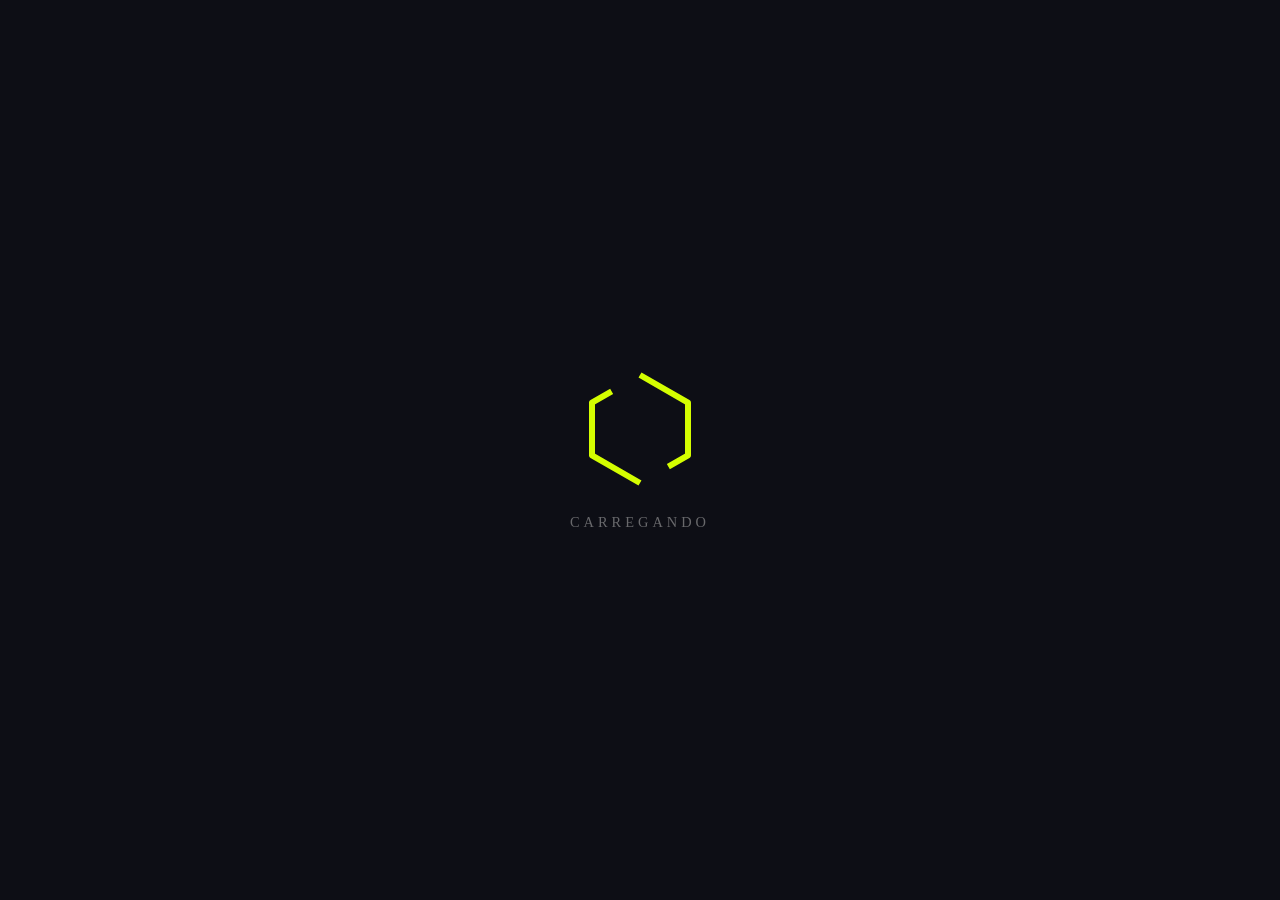
==== index.html @ c5d34a9f "Update 2" ====
<!DOCTYPE html>
<html lang="pt-BR">
<head>
    <meta charset="UTF-8">
    <meta name="viewport" content="width=device-width, initial-scale=1.0">
    <title>Tela de Carregamento - Borda Dinâmica</title>
    <style>
        /* Reset padrão para garantir tela cheia */
        * {
            box-sizing: border-box;
            margin: 0;
            padding: 0;
        }

        body {
            background-color: #0d0e15; /* Fundo escuro estilo futurista */
            overflow: hidden;
        }

        /* Container principal da tela de carregamento */
        .loading-screen {
            position: fixed;
            top: 0;
            left: 0;
            width: 100%;
            height: 100vh;
            background-color: #001eff00;
            display: flex;
            flex-direction: column;
            justify-content: center;
            align-items: center;
            z-index: 9999;
        }

        /* Container para controlar o tamanho do hexágono */
        .loader-container {
            position: relative;
            width: 120px;
            height: 120px;
        }

        /* O SVG agora fica 100% PARADO */
        .hexagon-svg {
            width: 100%;
            height: 100%;
        }

        /* A mágica acontece exclusivamente aqui na linha da borda */
        .hexagon-border {
            fill: none;                 /* Miolo transparente */
            stroke: #d4fe00;            /* Cor da borda */
            stroke-width: 5;            /* Espessura do traço */
            stroke-linejoin: round;     /* Quinas arredondadas */
            
            /* Como definimos que o total da borda mede 100 (via HTML):
               Criamos uma linha de tamanho 40 e um espaço vazio de 60 */
            stroke-dasharray: 40 10; 
            
            /* Animação contínua movendo apenas o ponto inicial do traço */
            animation: correrBorda 1.5s linear infinite;
        }

        /* Texto opcional abaixo do loader */
        .loading-text {
            color: #acacacb8;
            margin-top: 25px;
            font-size: 0.9rem;
            letter-spacing: 4px;
            text-transform: uppercase;
            animation: pulsarTexto 1.5s ease-in-out infinite;
            opacity: 0.8;
        }

        /* --- ANIMAÇÃO DA BORDA EM MOVIMENTO CONTÍNUO --- */
        @keyframes correrBorda {
            0% {
                stroke-dashoffset: 100; /* Começa empurrando a linha por completo */
            }
            100% {
                stroke-dashoffset: 0; /* Puxa a linha de volta no mesmo sentido, criando o loop infinito */
            }
        }

        /* Efeito de fade suave no texto */
        @keyframes pulsarTexto {
            0%, 100% { opacity: 0.3; }
            50% { opacity: 1; }
        }
    </style>
</head>
<body>

    <div class="loading-screen">
        <div class="loader-container">
            <svg class="hexagon-svg" viewBox="0 0 100 100">
                <polygon class="hexagon-border" points="50,5 90,28 90,72 50,95 10,72 10,28" pathLength="100" />
            </svg>
        </div>
        <div class="loading-text">Carregando</div>
    </div>

</body>
</html>
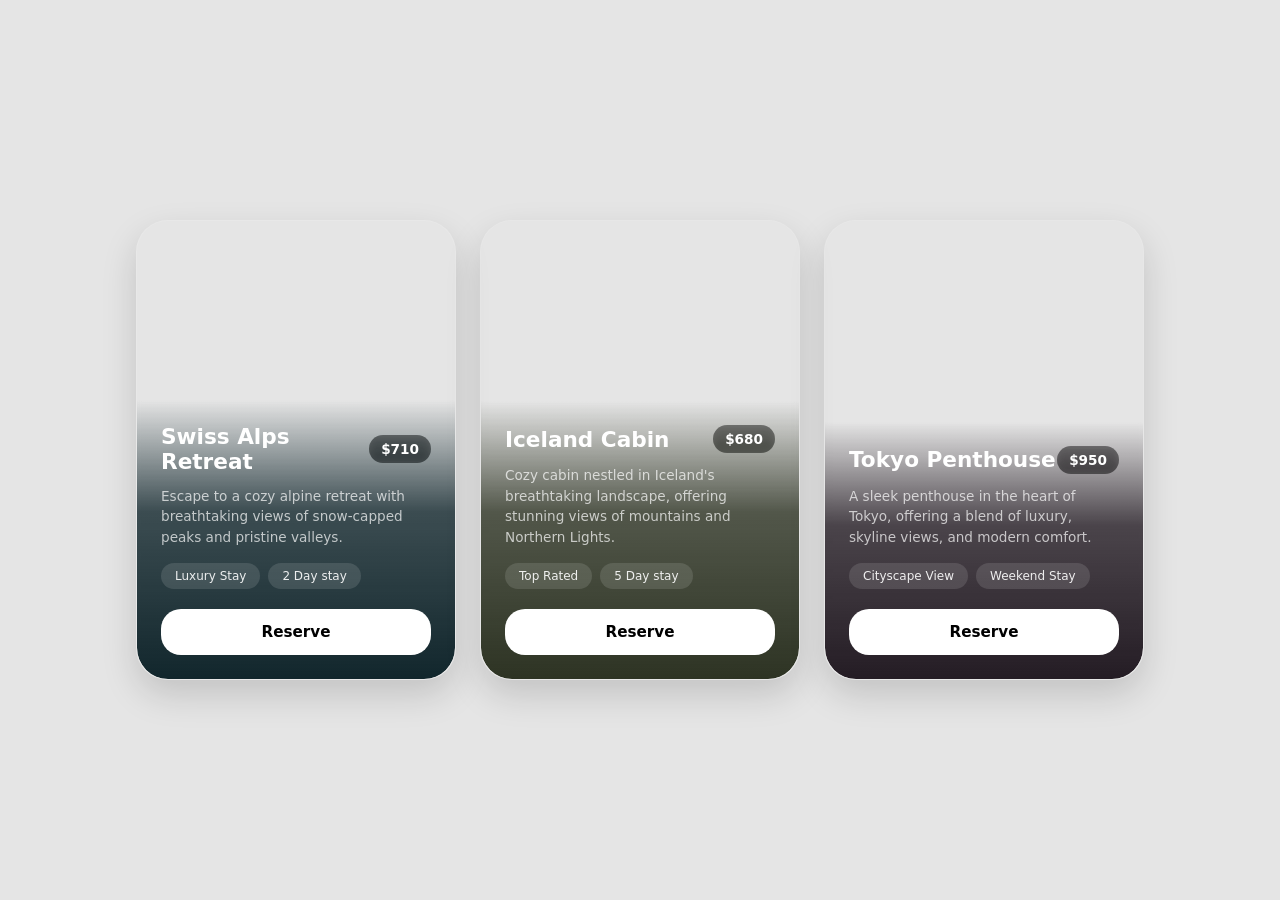
==== commit 1bec6129: "Atualização-quase pronto" ====
--- a/index.html
+++ b/index.html
@@ -3,100 +3,219 @@
 <head>
     <meta charset="UTF-8">
     <meta name="viewport" content="width=device-width, initial-scale=1.0">
-    <title>Tela de Carregamento - Borda Dinâmica</title>
-    <style>
-        /* Reset padrão para garantir tela cheia */
-        * {
-            box-sizing: border-box;
-            margin: 0;
-            padding: 0;
-        }
-
-        body {
-            background-color: #0d0e15; /* Fundo escuro estilo futurista */
-            overflow: hidden;
-        }
-
-        /* Container principal da tela de carregamento */
-        .loading-screen {
-            position: fixed;
-            top: 0;
-            left: 0;
-            width: 100%;
-            height: 100vh;
-            background-color: #001eff00;
-            display: flex;
-            flex-direction: column;
-            justify-content: center;
-            align-items: center;
-            z-index: 9999;
-        }
-
-        /* Container para controlar o tamanho do hexágono */
-        .loader-container {
-            position: relative;
-            width: 120px;
-            height: 120px;
-        }
-
-        /* O SVG agora fica 100% PARADO */
-        .hexagon-svg {
-            width: 100%;
-            height: 100%;
-        }
-
-        /* A mágica acontece exclusivamente aqui na linha da borda */
-        .hexagon-border {
-            fill: none;                 /* Miolo transparente */
-            stroke: #d4fe00;            /* Cor da borda */
-            stroke-width: 5;            /* Espessura do traço */
-            stroke-linejoin: round;     /* Quinas arredondadas */
-            
-            /* Como definimos que o total da borda mede 100 (via HTML):
-               Criamos uma linha de tamanho 40 e um espaço vazio de 60 */
-            stroke-dasharray: 40 10; 
-            
-            /* Animação contínua movendo apenas o ponto inicial do traço */
-            animation: correrBorda 1.5s linear infinite;
-        }
-
-        /* Texto opcional abaixo do loader */
-        .loading-text {
-            color: #acacacb8;
-            margin-top: 25px;
-            font-size: 0.9rem;
-            letter-spacing: 4px;
-            text-transform: uppercase;
-            animation: pulsarTexto 1.5s ease-in-out infinite;
-            opacity: 0.8;
-        }
-
-        /* --- ANIMAÇÃO DA BORDA EM MOVIMENTO CONTÍNUO --- */
-        @keyframes correrBorda {
-            0% {
-                stroke-dashoffset: 100; /* Começa empurrando a linha por completo */
-            }
-            100% {
-                stroke-dashoffset: 0; /* Puxa a linha de volta no mesmo sentido, criando o loop infinito */
-            }
-        }
-
-        /* Efeito de fade suave no texto */
-        @keyframes pulsarTexto {
-            0%, 100% { opacity: 0.3; }
-            50% { opacity: 1; }
-        }
-    </style>
+    <title>Cards Dark - Viagens</title>
+    <link rel="stylesheet" href="style.css">
 </head>
+<style>
+    /* Reset e configurações gerais */
+* {
+    margin: 0;
+    padding: 0;
+    box-sizing: border-box;
+    font-family: system-ui, -apple-system, BlinkMacSystemFont, 'Segoe UI', Roboto, sans-serif;
+}
+
+body {
+    background-color: #e5e5e5;
+    display: flex;
+    justify-content: center;
+    align-items: center;
+    min-height: 100vh;
+    padding: 20px;
+}
+
+/* Alinhamento dos Cards */
+.searruma {
+    display: flex;
+    flex-direction: row;
+    justify-content: center;
+    align-items: center;
+    gap: 24px;
+    width: 100%;
+    flex-wrap: wrap; /* Permite quebrar linha em telas menores */
+}
+
+/* Estrutura Base do Card */
+.container {
+    width: 320px;
+    height: 460px;
+    border-radius: 32px; /* Bordas bem arredondadas da imagem */
+    display: flex;
+    flex-direction: column;
+    justify-content: flex-end; /* Empurra o conteúdo para a base do card */
+    position: relative;
+    overflow: hidden;
+    box-shadow: 0 15px 35px rgba(0, 0, 0, 0.15);
+    transition: transform 0.3s ease, box-shadow 0.3s ease;
+    border: 1px solid rgba(255, 255, 255, 0.1);
+}
+
+.container:hover {
+    transform: translateY(-8px);
+    box-shadow: 0 22px 40px rgba(0, 0, 0, 0.25);
+}
+
+/* Configuração de Imagem de Fundo para cada card específico */
+.card-alps {
+    background: url('https://images.unsplash.com/photo-1502784444187-359ac186c5bb?q=80&w=600&auto=format&fit=crop') center/cover no-repeat;
+}
+
+.card-iceland {
+    /* Usando a sua imagem original do Pinterest */
+    background: url('https://i.pinimg.com/736x/d5/dc/48/d5dc48a486d9d9ec2932f5c9646415ca.jpg') center/cover no-repeat;
+}
+
+.card-tokyo {
+    background: url('https://images.unsplash.com/photo-1503899036084-c55cdd92da26?q=80&w=600&auto=format&fit=crop') center/cover no-repeat;
+}
+
+/* O Segredo do Efeito Escuro / Gradiente (Overlay) */
+.conteudo-card {
+    width: 100%;
+    padding: 24px;
+    display: flex;
+    flex-direction: column;
+    /* Gradiente que começa transparente no topo e fica escuro/colorido na base */
+    background: linear-gradient(to top, rgba(15, 23, 42, 0.95) 0%, rgba(15, 23, 42, 0.75) 50%, rgba(15, 23, 42, 0) 100%);
+    backdrop-filter: blur(2px); /* Leve desfoque no fundo para o clima do design */
+}
+
+/* Ajustando as cores do gradiente para combinar com cada tema de foto (Opcional, mas dá o toque idêntico à imagem) */
+.card-alps .conteudo-card {
+    background: linear-gradient(to top, #11262c 0%, rgba(17, 38, 44, 0.8) 60%, rgba(17, 38, 44, 0) 100%);
+}
+.card-iceland .conteudo-card {
+    background: linear-gradient(to top, #2d3323 0%, rgba(45, 51, 35, 0.8) 60%, rgba(45, 51, 35, 0) 100%);
+}
+.card-tokyo .conteudo-card {
+    background: linear-gradient(to top, #241c24 0%, rgba(36, 28, 36, 0.8) 60%, rgba(36, 28, 36, 0) 100%);
+}
+
+/* Alinhamento de Título e Preço na mesma linha */
+.header-card {
+    display: flex;
+    justify-content: space-between;
+    align-items: center;
+    width: 100%;
+}
+
+.nome {
+    font-size: 1.35rem;
+    font-weight: 700;
+    color: #ffffff;
+}
+
+.preco {
+    font-size: 0.85rem;
+    font-weight: 700;
+    color: #ffffff;
+    background-color: rgba(0, 0, 0, 0.4);
+    padding: 6px 12px;
+    border-radius: 20px;
+    backdrop-filter: blur(5px);
+}
+
+/* Texto Descritivo */
+.desc {
+    color: rgba(255, 255, 255, 0.7);
+    font-size: 0.85rem;
+    line-height: 1.5;
+    margin: 12px 0 16px 0;
+    font-weight: 400;
+}
+
+/* Grupo de Badges (Tags cinzas) */
+.badges-group {
+    display: flex;
+    gap: 8px;
+    margin-bottom: 20px;
+}
+
+.badge {
+    font-size: 0.75rem;
+    color: rgba(255, 255, 255, 0.9);
+    background-color: rgba(255, 255, 255, 0.12);
+    padding: 6px 14px;
+    border-radius: 20px;
+    font-weight: 500;
+}
+
+/* Botão Reserve Branco */
+.btn-reserve {
+    background-color: #ffffff;
+    color: #000000;
+    border: none;
+    border-radius: 20px;
+    padding: 14px;
+    font-size: 0.95rem;
+    font-weight: 700;
+    cursor: pointer;
+    width: 100%;
+    transition: background-color 0.2s ease;
+}
+
+.btn-reserve:hover {
+    background-color: rgba(255, 255, 255, 0.85);
+}
+</style>
 <body>
 
-    <div class="loading-screen">
-        <div class="loader-container">
-            <svg class="hexagon-svg" viewBox="0 0 100 100">
-                <polygon class="hexagon-border" points="50,5 90,28 90,72 50,95 10,72 10,28" pathLength="100" />
-            </svg>
+    <div class="searruma">
+        
+        <div class="container card-alps">
+            <div class="conteudo-card">
+                <div class="header-card">
+                    <span class="nome">Swiss Alps Retreat</span>
+                    <span class="preco">$710</span>
+                </div>
+                
+                <h4 class="desc">Escape to a cozy alpine retreat with breathtaking views of snow-capped peaks and pristine valleys.</h4>
+                
+                <div class="badges-group">
+                    <span class="badge">Luxury Stay</span>
+                    <span class="badge">2 Day stay</span>
+                </div>
+                
+                <button class="btn-reserve">Reserve</button>
+            </div>
         </div>
-        <div class="loading-text">Carregando</div>
+
+        <div class="container card-iceland">
+            <div class="conteudo-card">
+                <div class="header-card">
+                    <span class="nome">Iceland Cabin</span>
+                    <span class="preco">$680</span>
+                </div>
+                
+                <h4 class="desc">Cozy cabin nestled in Iceland's breathtaking landscape, offering stunning views of mountains and Northern Lights.</h4>
+                
+                <div class="badges-group">
+                    <span class="badge">Top Rated</span>
+                    <span class="badge">5 Day stay</span>
+                </div>
+                
+                <button class="btn-reserve">Reserve</button>
+            </div>
+        </div>
+
+        <div class="container card-tokyo">
+            <div class="conteudo-card">
+                <div class="header-card">
+                    <span class="nome">Tokyo Penthouse</span>
+                    <span class="preco">$950</span>
+                </div>
+                
+                <h4 class="desc">A sleek penthouse in the heart of Tokyo, offering a blend of luxury, skyline views, and modern comfort.</h4>
+                
+                <div class="badges-group">
+                    <span class="badge">Cityscape View</span>
+                    <span class="badge">Weekend Stay</span>
+                </div>
+                
+                <button class="btn-reserve">Reserve</button>
+            </div>
+        </div>
+
     </div>
 
 </body>
